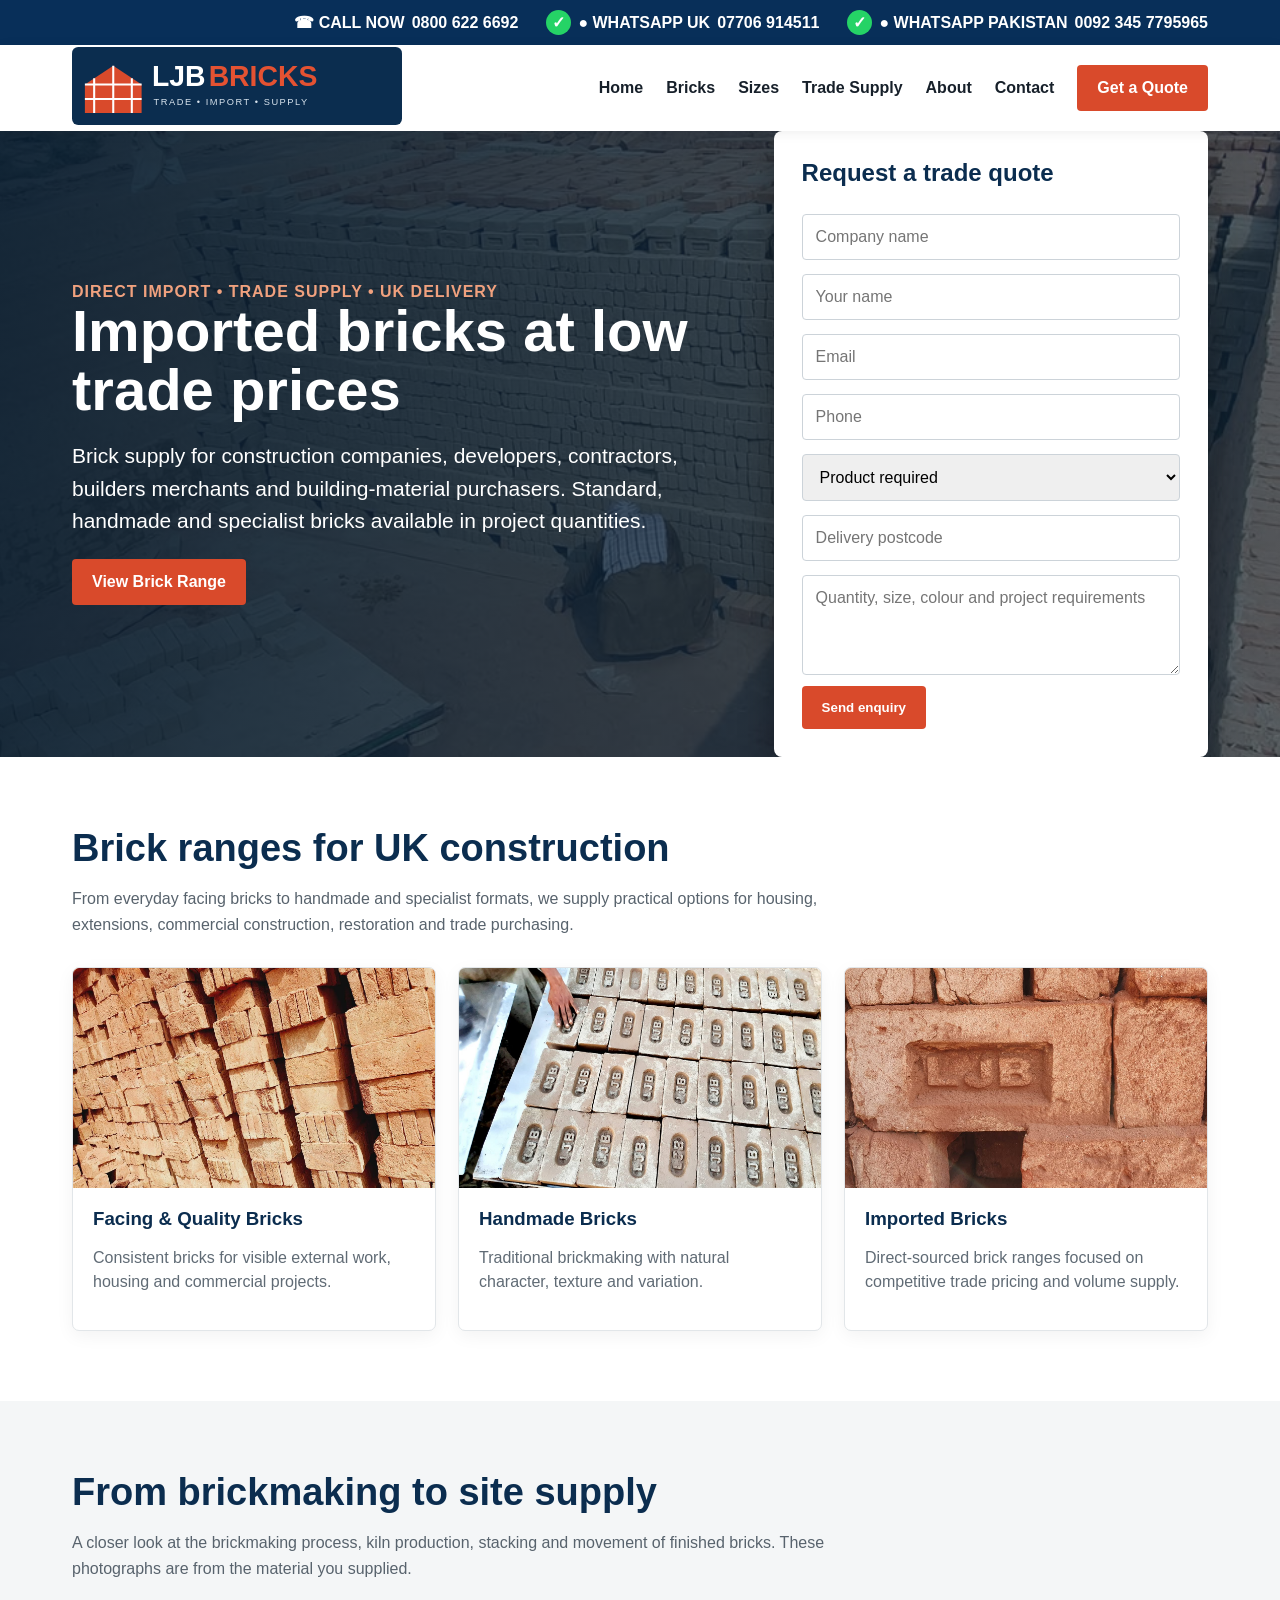
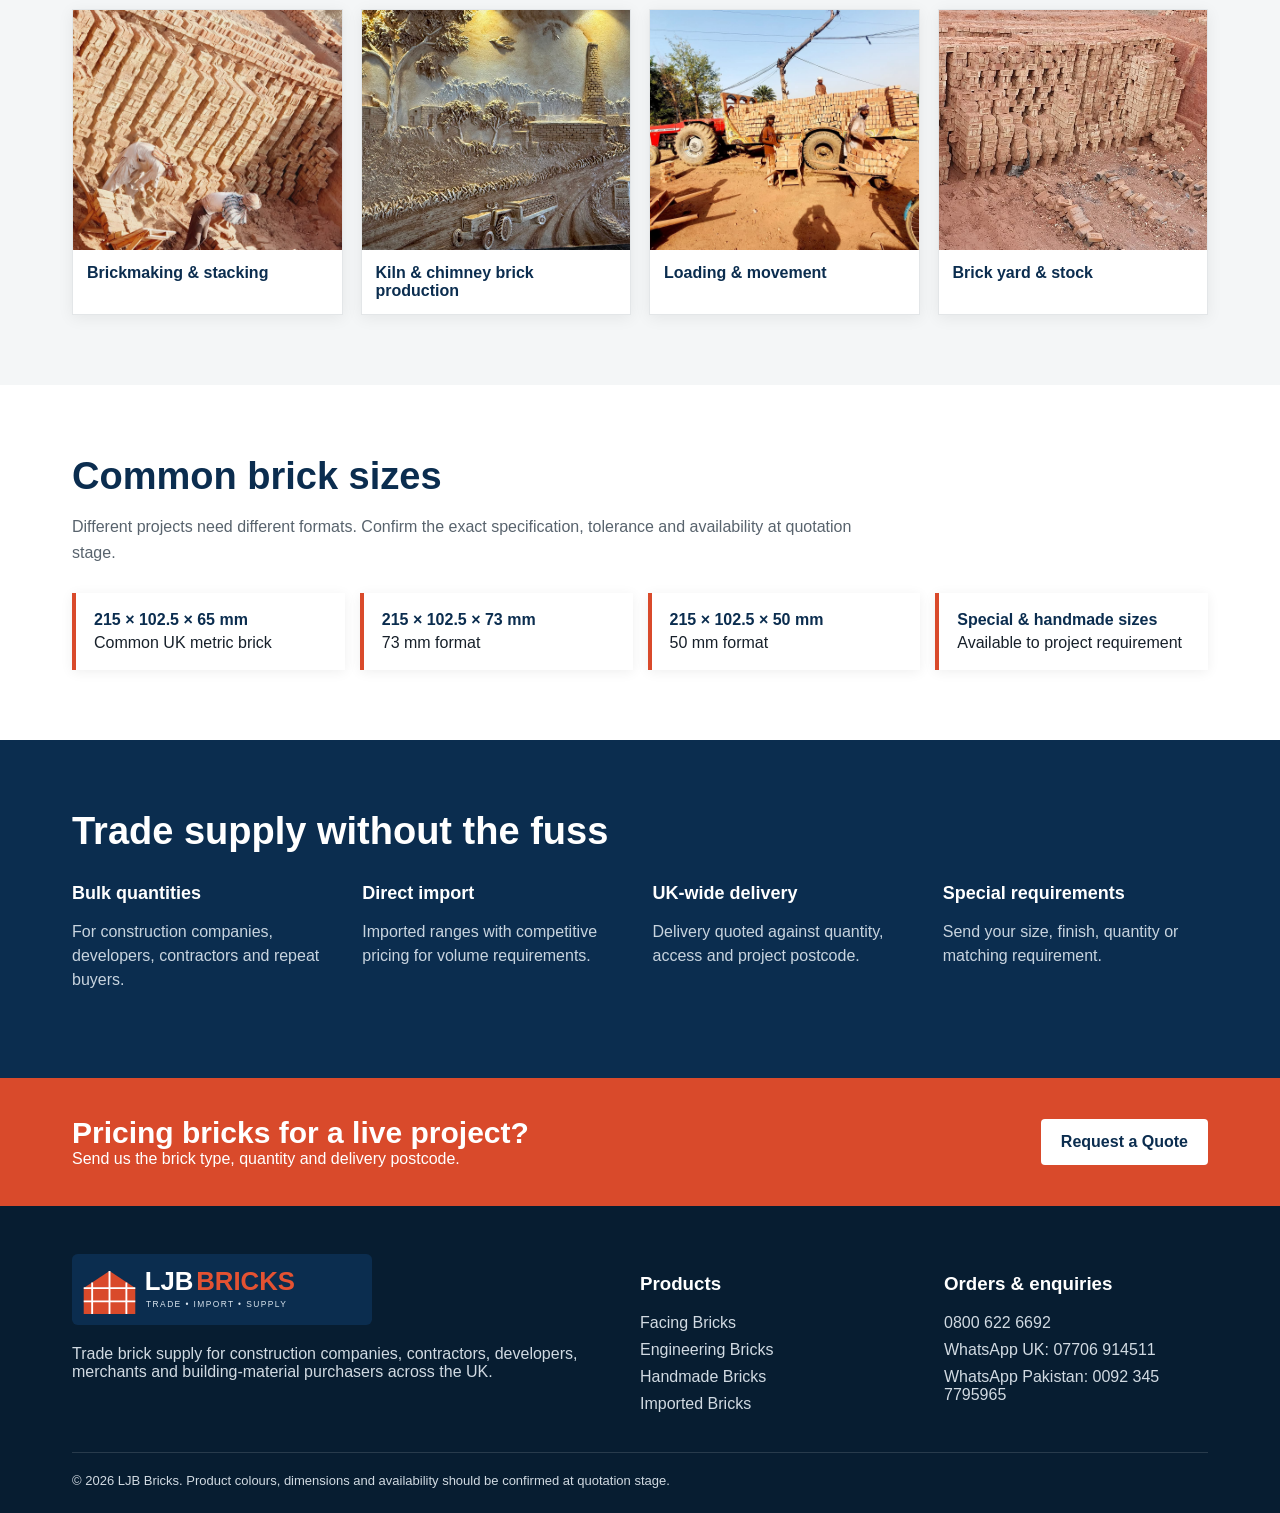
==== index.html @ 7205cc43 "Add files via upload" ====
<!doctype html><html lang="en"><head><meta charset="utf-8"><meta name="viewport" content="width=device-width,initial-scale=1"><title>LJB Bricks | Imported Bricks & Trade Brick Supply UK</title><meta name="description" content="LJB Bricks supplies imported, handmade, facing and specialist bricks to construction companies, contractors and trade buyers across the UK."><link rel="icon" href="favicon.svg"><link rel="stylesheet" href="style.css"></head><body>
<div class="top"><div class="wrap contactbar"><a href="tel:08006226692">☎ CALL NOW <strong>0800 622 6692</strong></a><a class="wa" href="https://wa.me/447706914511" target="_blank">● WHATSAPP UK <strong>07706 914511</strong></a><a class="wa" href="https://wa.me/923457795965" target="_blank">● WHATSAPP PAKISTAN <strong>0092 345 7795965</strong></a></div></div>
<div class="nav"><div class="wrap"><a href="/"><img class="logo" src="images/logo.svg" alt="LJB Bricks"></a><div class="links"><a href="/">Home</a><a href="bricks">Bricks</a><a href="sizes">Sizes</a><a href="trade">Trade Supply</a><a href="about">About</a><a href="contact">Contact</a><a class="btn" href="contact">Get a Quote</a></div><div class="mobile"><a class="btn" href="contact">Quote</a></div></div></div>
<section class="hero slideshow"><div class="hero-slide active" style="background-image:linear-gradient(100deg,#071d31ee,#102c42a8),url('images/brick-works.jpg')"></div><div class="hero-slide" style="background-image:linear-gradient(100deg,#071d31e8,#102c4288),url('images/quality-bricks.jpg')"></div><div class="hero-slide" style="background-image:linear-gradient(100deg,#071d31e8,#102c4288),url('images/brick-kiln-chimney.jpg')"></div><div class="wrap grid hero-content"><div><div class="tag">DIRECT IMPORT • TRADE SUPPLY • UK DELIVERY</div><h1>Imported bricks at low trade prices</h1><p>Brick supply for construction companies, developers, contractors, builders merchants and building-material purchasers. Standard, handmade and specialist bricks available in project quantities.</p><a class="btn" href="bricks">View Brick Range</a></div><form class="quote"><h2>Request a trade quote</h2><input required placeholder="Company name"><input required placeholder="Your name"><input type="email" required placeholder="Email"><input required placeholder="Phone"><select><option>Product required</option><option>Facing bricks</option><option>Engineering bricks</option><option>Handmade bricks</option><option>Imported bricks</option><option>Chimney / special bricks</option></select><input placeholder="Delivery postcode"><textarea placeholder="Quantity, size, colour and project requirements"></textarea><button class="btn">Send enquiry</button><div class="notice"></div></form></div></section>
<section class="section"><div class="wrap"><h2>Brick ranges for UK construction</h2><p class="lead">From everyday facing bricks to handmade and specialist formats, we supply practical options for housing, extensions, commercial construction, restoration and trade purchasing.</p><div class="cards"><div class="card photo"><img src="images/quality-bricks.jpg" alt="Good quality bricks stacked ready for supply"><div class="pad"><h3>Facing & Quality Bricks</h3><p>Consistent bricks for visible external work, housing and commercial projects.</p></div></div><div class="card photo"><img src="images/fresh-bricks.jpg" alt="Freshly made bricks"><div class="pad"><h3>Handmade Bricks</h3><p>Traditional brickmaking with natural character, texture and variation.</p></div></div><div class="card photo"><img src="images/ljb-bricks-stack.jpg" alt="LJB bricks"><div class="pad"><h3>Imported Bricks</h3><p>Direct-sourced brick ranges focused on competitive trade pricing and volume supply.</p></div></div></div></div></section>
<section class="section alt"><div class="wrap"><h2>From brickmaking to site supply</h2><p class="lead">A closer look at the brickmaking process, kiln production, stacking and movement of finished bricks. These photographs are from the material you supplied.</p><div class="processgrid"><figure><img src="images/brick-making.jpg" alt="Workers making and stacking bricks"><figcaption>Brickmaking & stacking</figcaption></figure><figure><img src="images/brick-kiln-chimney.jpg" alt="Brick kiln and chimney production"><figcaption>Kiln & chimney brick production</figcaption></figure><figure><img src="images/brick-loading.jpg" alt="Bricks being loaded for transport"><figcaption>Loading & movement</figcaption></figure><figure><img src="images/brick-yard.jpg" alt="Brick yard with stacked bricks"><figcaption>Brick yard & stock</figcaption></figure></div></div></section>
<section class="section"><div class="wrap"><h2>Common brick sizes</h2><p class="lead">Different projects need different formats. Confirm the exact specification, tolerance and availability at quotation stage.</p><div class="sizes"><div class="size"><b>215 × 102.5 × 65 mm</b>Common UK metric brick</div><div class="size"><b>215 × 102.5 × 73 mm</b>73 mm format</div><div class="size"><b>215 × 102.5 × 50 mm</b>50 mm format</div><div class="size"><b>Special & handmade sizes</b>Available to project requirement</div></div></div></section>
<section class="section trade"><div class="wrap"><h2>Trade supply without the fuss</h2><div class="features"><div class="feature"><strong>Bulk quantities</strong><p>For construction companies, developers, contractors and repeat buyers.</p></div><div class="feature"><strong>Direct import</strong><p>Imported ranges with competitive pricing for volume requirements.</p></div><div class="feature"><strong>UK-wide delivery</strong><p>Delivery quoted against quantity, access and project postcode.</p></div><div class="feature"><strong>Special requirements</strong><p>Send your size, finish, quantity or matching requirement.</p></div></div></div></section>
<div class="cta"><div class="wrap"><div><h2>Pricing bricks for a live project?</h2><div>Send us the brick type, quantity and delivery postcode.</div></div><a class="btn" href="contact">Request a Quote</a></div></div>
<footer class="footer"><div class="wrap"><div class="footergrid"><div><img src="images/logo.svg" alt="LJB Bricks" style="width:300px;max-width:100%"><p>Trade brick supply for construction companies, contractors, developers, merchants and building-material purchasers across the UK.</p></div><div><h3>Products</h3><a href="bricks">Facing Bricks</a><a href="bricks">Engineering Bricks</a><a href="bricks">Handmade Bricks</a><a href="bricks">Imported Bricks</a></div><div><h3>Orders & enquiries</h3><a href="tel:08006226692">0800 622 6692</a><a href="https://wa.me/447706914511">WhatsApp UK: 07706 914511</a><a href="https://wa.me/923457795965">WhatsApp Pakistan: 0092 345 7795965</a></div></div><div class="small">© 2026 LJB Bricks. Product colours, dimensions and availability should be confirmed at quotation stage.</div></div></footer><script src="script.js"></script></body></html>
---- style.css ----
*{box-sizing:border-box}html{scroll-behavior:smooth}body{margin:0;font-family:Arial,Helvetica,sans-serif;color:#17202a;background:#fff}a{text-decoration:none;color:inherit}.wrap{max-width:1180px;margin:auto;padding:0 22px}.top{background:#082f59;color:#fff}.top .wrap{display:flex;justify-content:flex-end;gap:28px;padding:10px 22px;font-weight:700}.top a{color:#fff}.nav{background:#fff;position:sticky;top:0;z-index:10;box-shadow:0 2px 12px #0001}.nav .wrap{display:flex;align-items:center;justify-content:space-between;min-height:86px}.logo{width:330px;max-width:45vw}.links{display:flex;gap:23px;align-items:center;font-weight:700}.links a:hover{color:#d94a2b}.btn{display:inline-block;background:#d94a2b;color:#fff;padding:14px 20px;border-radius:4px;font-weight:800;border:0;cursor:pointer}.hero{background:linear-gradient(100deg,#071d31ee,#102c42b8),url('images/hero-bricks.jpg') center/cover;min-height:560px;color:#fff;display:flex;align-items:center}.hero .grid{display:grid;grid-template-columns:1.2fr .8fr;gap:50px;align-items:center}.hero h1{font-size:58px;line-height:1.02;margin:0 0 18px}.hero p{font-size:21px;line-height:1.55;max-width:700px}.tag{color:#f0a17e;font-weight:800;letter-spacing:1px}.quote{background:#fff;color:#17202a;padding:28px;border-radius:8px;box-shadow:0 12px 35px #0005}.quote h2{margin-top:0;color:#0b2d4f}.quote input,.quote textarea,.quote select{width:100%;padding:13px;margin:7px 0;border:1px solid #ccd3d9;border-radius:4px;font:inherit}.quote textarea{min-height:100px}.section{padding:70px 0}.section h2{font-size:38px;color:#0b2d4f;margin:0 0 10px}.lead{color:#58636d;max-width:800px;line-height:1.6}.cards{display:grid;grid-template-columns:repeat(3,1fr);gap:22px;margin-top:30px}.card{border:1px solid #e2e6e9;border-radius:7px;overflow:hidden;background:#fff;box-shadow:0 5px 18px #0000000d}.brickpic{height:170px;background:linear-gradient(25deg,#8c321e,#dc704c 45%,#9f3e28);position:relative}.brickpic:after{content:'';position:absolute;inset:0;background:repeating-linear-gradient(0deg,transparent 0 52px,#e6c0a4 53px 58px),repeating-linear-gradient(90deg,transparent 0 110px,#e6c0a4 111px 117px);opacity:.75}.card .pad{padding:20px}.card h3{color:#0b2d4f;margin:0 0 8px}.card p{color:#606b75;line-height:1.5}.alt{background:#f4f6f7}.sizes{display:grid;grid-template-columns:repeat(4,1fr);gap:15px;margin-top:28px}.size{background:#fff;border-left:4px solid #d94a2b;padding:18px;box-shadow:0 2px 12px #0001}.size b{display:block;color:#0b2d4f;margin-bottom:5px}.trade{background:#0b2d4f;color:#fff}.trade h2{color:#fff}.features{display:grid;grid-template-columns:repeat(4,1fr);gap:25px;margin-top:30px}.feature strong{display:block;font-size:18px;margin-bottom:8px}.feature p{color:#c8d4df;line-height:1.5}.cta{background:#d94a2b;color:#fff;padding:38px 0}.cta .wrap{display:flex;justify-content:space-between;align-items:center;gap:25px}.cta h2{margin:0;font-size:30px}.cta .btn{background:#fff;color:#0b2d4f}.footer{background:#071d31;color:#d1dae2;padding:48px 0 25px}.footergrid{display:grid;grid-template-columns:2fr 1fr 1fr;gap:40px}.footer h3{color:#fff}.footer a{display:block;margin:9px 0}.small{border-top:1px solid #ffffff22;margin-top:30px;padding-top:20px;font-size:13px}.contactgrid{display:grid;grid-template-columns:1fr 1fr;gap:40px}.notice{padding:13px;background:#eaf4ec;color:#236132;display:none;margin-top:10px}.mobile{display:none}@media(max-width:850px){.links{display:none}.mobile{display:block}.hero .grid,.contactgrid{grid-template-columns:1fr}.hero h1{font-size:43px}.cards{grid-template-columns:1fr 1fr}.sizes,.features{grid-template-columns:1fr 1fr}.top .wrap{justify-content:center;flex-wrap:wrap}.logo{max-width:70vw}.cta .wrap{display:block}.cta .btn{margin-top:18px}}@media(max-width:520px){.cards,.sizes,.features{grid-template-columns:1fr}.hero h1{font-size:36px}.section{padding:48px 0}.top .wrap{font-size:13px;gap:8px}.nav .wrap{min-height:72px}}.contactbar{align-items:center}.contactbar a{display:flex;gap:7px;align-items:center}.contactbar .wa:before{content:'✓';display:inline-grid;place-items:center;width:25px;height:25px;border-radius:50%;background:#25D366;color:#fff;font-weight:900}.slideshow{position:relative;background:none;overflow:hidden}.hero-slide{position:absolute;inset:0;background-position:center;background-size:cover;opacity:0;transition:opacity 1s ease;transform:scale(1.01)}.hero-slide.active{opacity:1}.hero-content{position:relative;z-index:2;width:100%}.card.photo .brickpic{display:none}.card.photo img{display:block;width:100%;height:220px;object-fit:cover}.processgrid{display:grid;grid-template-columns:repeat(4,1fr);gap:18px;margin-top:28px}.processgrid figure{margin:0;background:#fff;box-shadow:0 3px 15px #0001;border:1px solid #e3e6e8}.processgrid img{width:100%;height:240px;object-fit:cover;display:block}.processgrid figcaption{padding:14px;font-weight:800;color:#0b2d4f}.hero{min-height:610px}@media(max-width:900px){.processgrid{grid-template-columns:1fr 1fr}.contactbar{justify-content:center!important}.contactbar a{font-size:12px}}@media(max-width:520px){.processgrid{grid-template-columns:1fr}.processgrid img{height:220px}.contactbar a{width:100%;justify-content:center}}
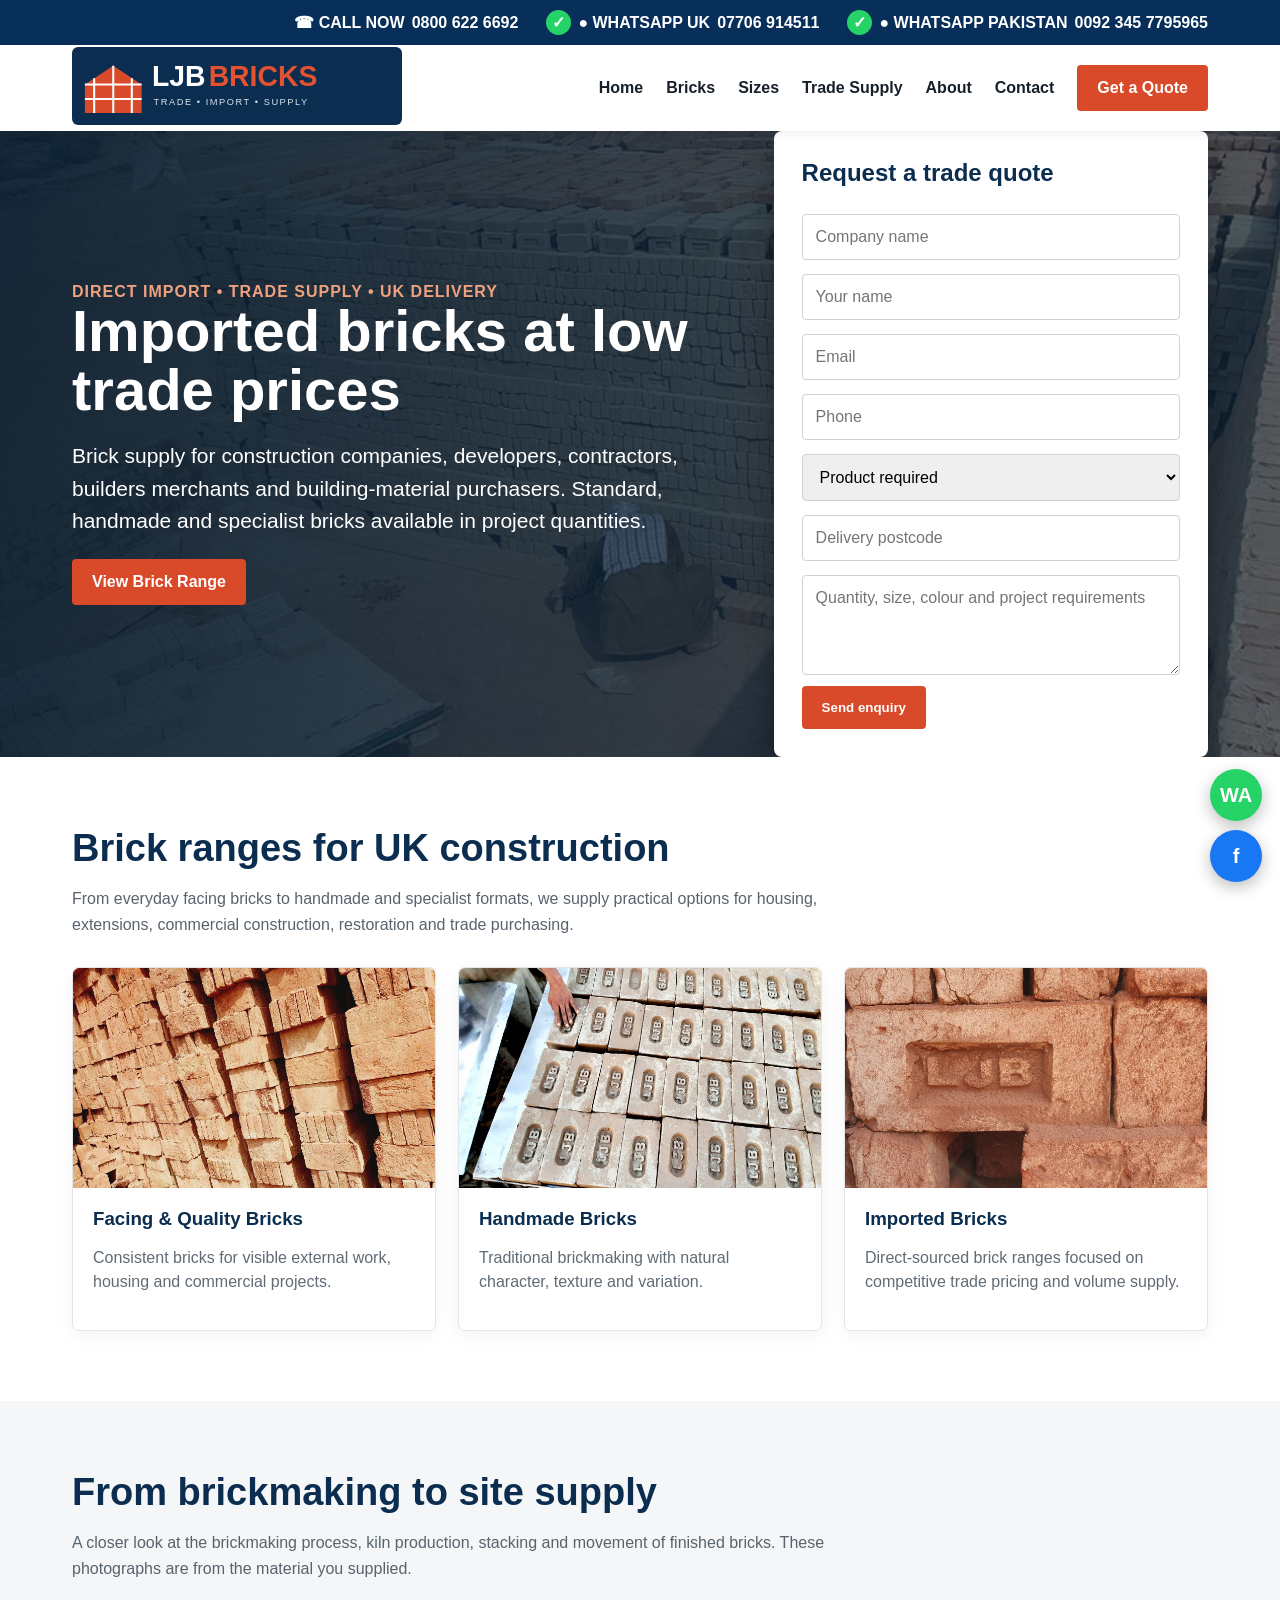
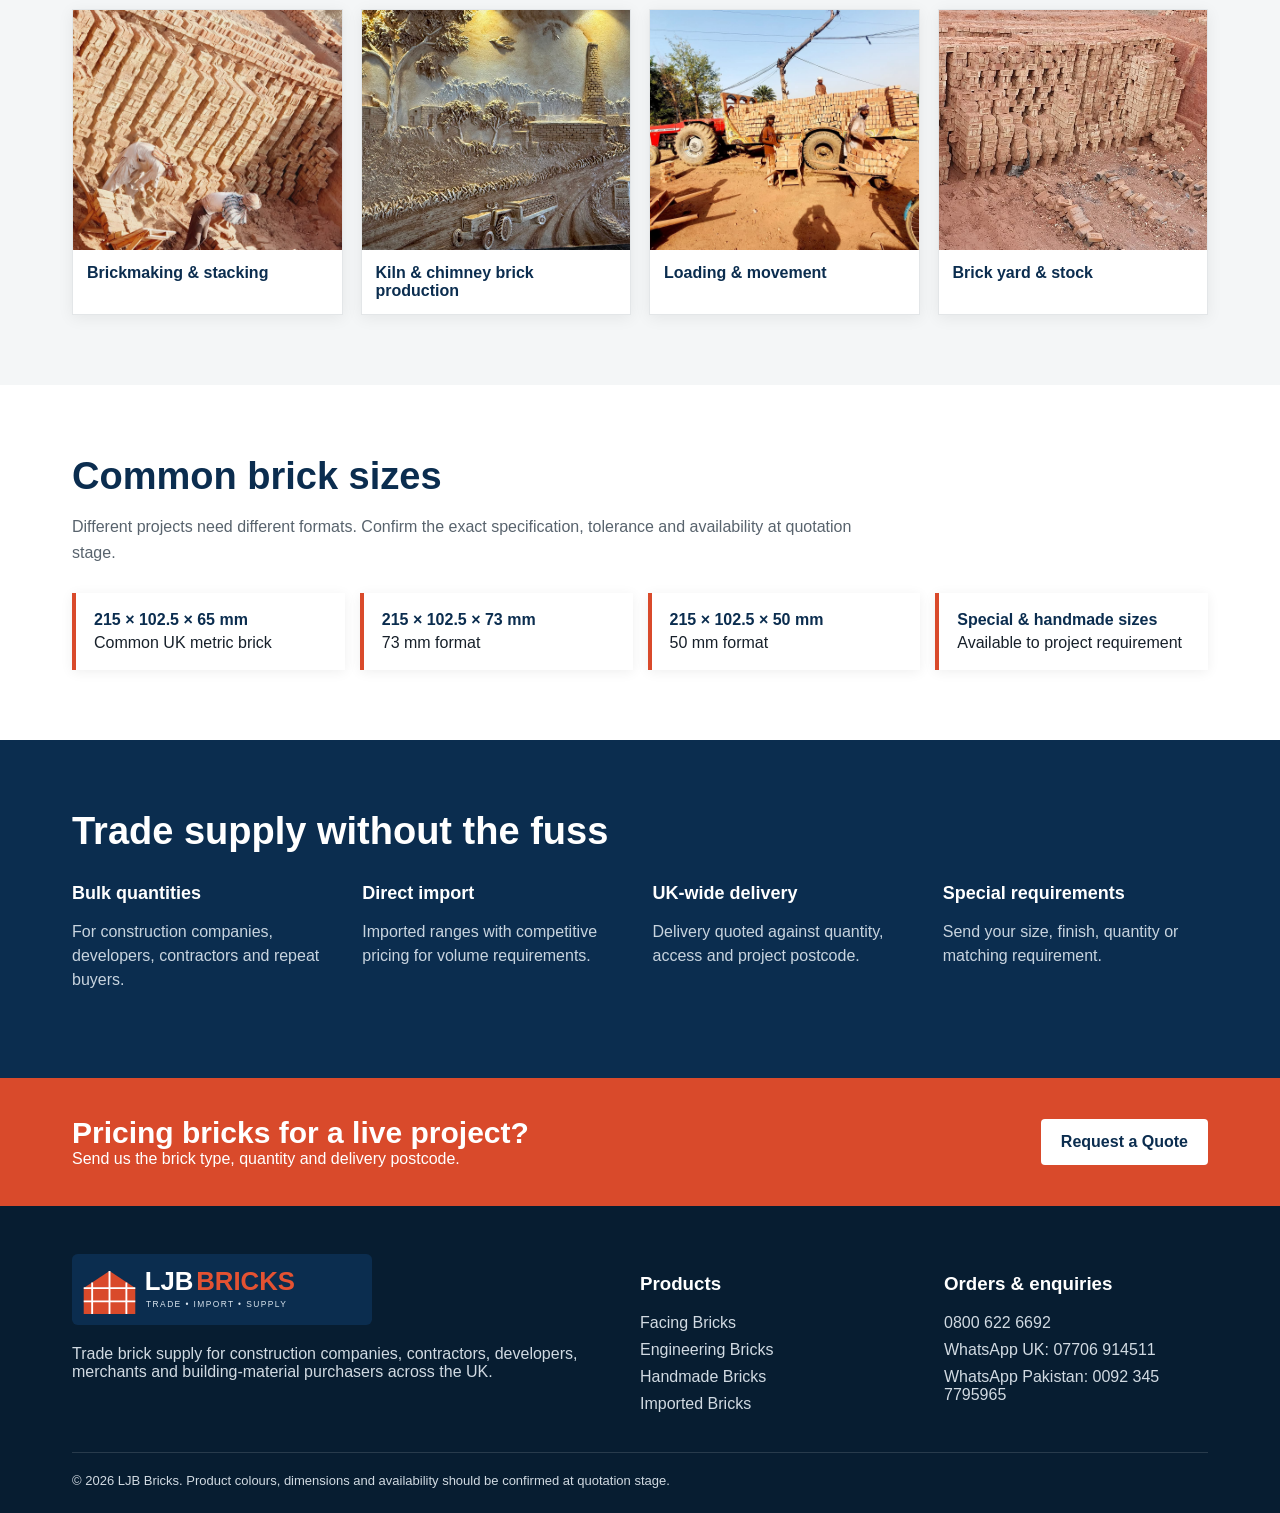
==== commit 9dbba93f: "Add files via upload" ====
--- a/index.html
+++ b/index.html
@@ -7,4 +7,4 @@
 <section class="section"><div class="wrap"><h2>Common brick sizes</h2><p class="lead">Different projects need different formats. Confirm the exact specification, tolerance and availability at quotation stage.</p><div class="sizes"><div class="size"><b>215 × 102.5 × 65 mm</b>Common UK metric brick</div><div class="size"><b>215 × 102.5 × 73 mm</b>73 mm format</div><div class="size"><b>215 × 102.5 × 50 mm</b>50 mm format</div><div class="size"><b>Special & handmade sizes</b>Available to project requirement</div></div></div></section>
 <section class="section trade"><div class="wrap"><h2>Trade supply without the fuss</h2><div class="features"><div class="feature"><strong>Bulk quantities</strong><p>For construction companies, developers, contractors and repeat buyers.</p></div><div class="feature"><strong>Direct import</strong><p>Imported ranges with competitive pricing for volume requirements.</p></div><div class="feature"><strong>UK-wide delivery</strong><p>Delivery quoted against quantity, access and project postcode.</p></div><div class="feature"><strong>Special requirements</strong><p>Send your size, finish, quantity or matching requirement.</p></div></div></div></section>
 <div class="cta"><div class="wrap"><div><h2>Pricing bricks for a live project?</h2><div>Send us the brick type, quantity and delivery postcode.</div></div><a class="btn" href="contact">Request a Quote</a></div></div>
-<footer class="footer"><div class="wrap"><div class="footergrid"><div><img src="images/logo.svg" alt="LJB Bricks" style="width:300px;max-width:100%"><p>Trade brick supply for construction companies, contractors, developers, merchants and building-material purchasers across the UK.</p></div><div><h3>Products</h3><a href="bricks">Facing Bricks</a><a href="bricks">Engineering Bricks</a><a href="bricks">Handmade Bricks</a><a href="bricks">Imported Bricks</a></div><div><h3>Orders & enquiries</h3><a href="tel:08006226692">0800 622 6692</a><a href="https://wa.me/447706914511">WhatsApp UK: 07706 914511</a><a href="https://wa.me/923457795965">WhatsApp Pakistan: 0092 345 7795965</a></div></div><div class="small">© 2026 LJB Bricks. Product colours, dimensions and availability should be confirmed at quotation stage.</div></div></footer><script src="script.js"></script></body></html>
+<footer class="footer"><div class="wrap"><div class="footergrid"><div><img src="images/logo.svg" alt="LJB Bricks" style="width:300px;max-width:100%"><p>Trade brick supply for construction companies, contractors, developers, merchants and building-material purchasers across the UK.</p></div><div><h3>Products</h3><a href="bricks">Facing Bricks</a><a href="bricks">Engineering Bricks</a><a href="bricks">Handmade Bricks</a><a href="bricks">Imported Bricks</a></div><div><h3>Orders & enquiries</h3><a href="tel:08006226692">0800 622 6692</a><a href="https://wa.me/447706914511">WhatsApp UK: 07706 914511</a><a href="https://wa.me/923457795965">WhatsApp Pakistan: 0092 345 7795965</a></div></div><div class="small">© 2026 LJB Bricks. Product colours, dimensions and availability should be confirmed at quotation stage.</div></div></footer><div class="float-social"><a class="float-wa" href="https://wa.me/447706914511" target="_blank" aria-label="WhatsApp LJB Bricks">WA</a><a class="float-fb" href="https://www.facebook.com/" target="_blank" aria-label="Facebook">f</a></div><script src="script.js"></script></body></html>
--- a/style.css
+++ b/style.css
@@ -1 +1,2 @@
 *{box-sizing:border-box}html{scroll-behavior:smooth}body{margin:0;font-family:Arial,Helvetica,sans-serif;color:#17202a;background:#fff}a{text-decoration:none;color:inherit}.wrap{max-width:1180px;margin:auto;padding:0 22px}.top{background:#082f59;color:#fff}.top .wrap{display:flex;justify-content:flex-end;gap:28px;padding:10px 22px;font-weight:700}.top a{color:#fff}.nav{background:#fff;position:sticky;top:0;z-index:10;box-shadow:0 2px 12px #0001}.nav .wrap{display:flex;align-items:center;justify-content:space-between;min-height:86px}.logo{width:330px;max-width:45vw}.links{display:flex;gap:23px;align-items:center;font-weight:700}.links a:hover{color:#d94a2b}.btn{display:inline-block;background:#d94a2b;color:#fff;padding:14px 20px;border-radius:4px;font-weight:800;border:0;cursor:pointer}.hero{background:linear-gradient(100deg,#071d31ee,#102c42b8),url('images/hero-bricks.jpg') center/cover;min-height:560px;color:#fff;display:flex;align-items:center}.hero .grid{display:grid;grid-template-columns:1.2fr .8fr;gap:50px;align-items:center}.hero h1{font-size:58px;line-height:1.02;margin:0 0 18px}.hero p{font-size:21px;line-height:1.55;max-width:700px}.tag{color:#f0a17e;font-weight:800;letter-spacing:1px}.quote{background:#fff;color:#17202a;padding:28px;border-radius:8px;box-shadow:0 12px 35px #0005}.quote h2{margin-top:0;color:#0b2d4f}.quote input,.quote textarea,.quote select{width:100%;padding:13px;margin:7px 0;border:1px solid #ccd3d9;border-radius:4px;font:inherit}.quote textarea{min-height:100px}.section{padding:70px 0}.section h2{font-size:38px;color:#0b2d4f;margin:0 0 10px}.lead{color:#58636d;max-width:800px;line-height:1.6}.cards{display:grid;grid-template-columns:repeat(3,1fr);gap:22px;margin-top:30px}.card{border:1px solid #e2e6e9;border-radius:7px;overflow:hidden;background:#fff;box-shadow:0 5px 18px #0000000d}.brickpic{height:170px;background:linear-gradient(25deg,#8c321e,#dc704c 45%,#9f3e28);position:relative}.brickpic:after{content:'';position:absolute;inset:0;background:repeating-linear-gradient(0deg,transparent 0 52px,#e6c0a4 53px 58px),repeating-linear-gradient(90deg,transparent 0 110px,#e6c0a4 111px 117px);opacity:.75}.card .pad{padding:20px}.card h3{color:#0b2d4f;margin:0 0 8px}.card p{color:#606b75;line-height:1.5}.alt{background:#f4f6f7}.sizes{display:grid;grid-template-columns:repeat(4,1fr);gap:15px;margin-top:28px}.size{background:#fff;border-left:4px solid #d94a2b;padding:18px;box-shadow:0 2px 12px #0001}.size b{display:block;color:#0b2d4f;margin-bottom:5px}.trade{background:#0b2d4f;color:#fff}.trade h2{color:#fff}.features{display:grid;grid-template-columns:repeat(4,1fr);gap:25px;margin-top:30px}.feature strong{display:block;font-size:18px;margin-bottom:8px}.feature p{color:#c8d4df;line-height:1.5}.cta{background:#d94a2b;color:#fff;padding:38px 0}.cta .wrap{display:flex;justify-content:space-between;align-items:center;gap:25px}.cta h2{margin:0;font-size:30px}.cta .btn{background:#fff;color:#0b2d4f}.footer{background:#071d31;color:#d1dae2;padding:48px 0 25px}.footergrid{display:grid;grid-template-columns:2fr 1fr 1fr;gap:40px}.footer h3{color:#fff}.footer a{display:block;margin:9px 0}.small{border-top:1px solid #ffffff22;margin-top:30px;padding-top:20px;font-size:13px}.contactgrid{display:grid;grid-template-columns:1fr 1fr;gap:40px}.notice{padding:13px;background:#eaf4ec;color:#236132;display:none;margin-top:10px}.mobile{display:none}@media(max-width:850px){.links{display:none}.mobile{display:block}.hero .grid,.contactgrid{grid-template-columns:1fr}.hero h1{font-size:43px}.cards{grid-template-columns:1fr 1fr}.sizes,.features{grid-template-columns:1fr 1fr}.top .wrap{justify-content:center;flex-wrap:wrap}.logo{max-width:70vw}.cta .wrap{display:block}.cta .btn{margin-top:18px}}@media(max-width:520px){.cards,.sizes,.features{grid-template-columns:1fr}.hero h1{font-size:36px}.section{padding:48px 0}.top .wrap{font-size:13px;gap:8px}.nav .wrap{min-height:72px}}.contactbar{align-items:center}.contactbar a{display:flex;gap:7px;align-items:center}.contactbar .wa:before{content:'✓';display:inline-grid;place-items:center;width:25px;height:25px;border-radius:50%;background:#25D366;color:#fff;font-weight:900}.slideshow{position:relative;background:none;overflow:hidden}.hero-slide{position:absolute;inset:0;background-position:center;background-size:cover;opacity:0;transition:opacity 1s ease;transform:scale(1.01)}.hero-slide.active{opacity:1}.hero-content{position:relative;z-index:2;width:100%}.card.photo .brickpic{display:none}.card.photo img{display:block;width:100%;height:220px;object-fit:cover}.processgrid{display:grid;grid-template-columns:repeat(4,1fr);gap:18px;margin-top:28px}.processgrid figure{margin:0;background:#fff;box-shadow:0 3px 15px #0001;border:1px solid #e3e6e8}.processgrid img{width:100%;height:240px;object-fit:cover;display:block}.processgrid figcaption{padding:14px;font-weight:800;color:#0b2d4f}.hero{min-height:610px}@media(max-width:900px){.processgrid{grid-template-columns:1fr 1fr}.contactbar{justify-content:center!important}.contactbar a{font-size:12px}}@media(max-width:520px){.processgrid{grid-template-columns:1fr}.processgrid img{height:220px}.contactbar a{width:100%;justify-content:center}}
+.pagehead{background:linear-gradient(110deg,#071d31,#123e66);color:#fff;padding:72px 0}.pagehead h1{font-size:48px;margin:8px 0 12px}.pagehead p{max-width:760px;font-size:18px;line-height:1.6;color:#d8e2eb}.eyebrow{font-size:13px;font-weight:900;letter-spacing:1.8px;color:#d94a2b}.eyebrow.light{color:#f5a68d}.selector-layout{display:grid;grid-template-columns:280px 1fr;gap:32px;align-items:start}.filters{position:sticky;top:110px;border:1px solid #e0e5e9;padding:22px;background:#f8f9fa}.filters h2{font-size:22px;margin:0 0 18px}.filters label{display:block;font-weight:800;font-size:13px;margin:0 0 15px}.filters select{width:100%;margin-top:7px;padding:11px;border:1px solid #ccd4da;background:#fff;font:inherit}.full{width:100%}.filter-note{margin-top:18px;padding:15px;background:#fff;border-left:3px solid #d94a2b;font-size:13px;line-height:1.5}.resultsbar{display:flex;justify-content:space-between;gap:15px;border-bottom:1px solid #e1e5e8;padding:0 0 14px;margin-bottom:20px;color:#59636d}.productgrid{display:grid;grid-template-columns:repeat(3,1fr);gap:20px}.product{border:1px solid #e1e5e8;background:#fff;transition:.2s;min-width:0}.product:hover{transform:translateY(-3px);box-shadow:0 10px 28px #0002}.product img{display:block;width:100%;height:190px;object-fit:cover;background:#eee}.productbody{padding:17px}.product h3{font-size:19px;color:#0b2d4f;margin:9px 0 14px}.pill{font-size:11px;font-weight:900;text-transform:uppercase;background:#eef3f6;padding:5px 8px}.product dl{margin:0 0 15px;font-size:13px}.product dl div{display:flex;justify-content:space-between;gap:12px;border-top:1px solid #edf0f2;padding:7px 0}.product dt{color:#6c747b}.product dd{margin:0;text-align:right;font-weight:700}.textlink{font-weight:900;color:#c83d22}.noresults{padding:30px;background:#f5f6f7;border-left:4px solid #d94a2b}.twocol{display:flex;align-items:center;justify-content:space-between;gap:45px}.twocol p{max-width:760px;color:#d5e0e8;line-height:1.65}.lightbtn{background:#fff;color:#0b2d4f;white-space:nowrap}.float-social{position:fixed;right:18px;bottom:18px;z-index:30;display:grid;gap:9px}.float-social a{width:52px;height:52px;border-radius:50%;display:grid;place-items:center;color:#fff;font-weight:900;box-shadow:0 5px 16px #0004;font-size:20px}.float-wa{background:#25D366}.float-fb{background:#1877F2}.links .active{color:#d94a2b}.home-products{display:grid;grid-template-columns:repeat(4,1fr);gap:18px}.home-product{position:relative;min-height:290px;overflow:hidden;background:#17202a}.home-product img{width:100%;height:100%;position:absolute;inset:0;object-fit:cover;opacity:.82;transition:.3s}.home-product:hover img{transform:scale(1.04)}.home-product div{position:absolute;left:0;right:0;bottom:0;padding:50px 18px 18px;background:linear-gradient(transparent,#061b2dde);color:#fff}.home-product h3{margin:0 0 5px;color:#fff}.home-product p{margin:0;font-size:13px;color:#e5edf3}@media(max-width:980px){.selector-layout{grid-template-columns:1fr}.filters{position:static;display:grid;grid-template-columns:1fr 1fr;gap:10px 16px}.filters h2,.filter-note{grid-column:1/-1}.productgrid{grid-template-columns:1fr 1fr}.home-products{grid-template-columns:1fr 1fr}}@media(max-width:600px){.pagehead h1{font-size:36px}.filters,.productgrid,.home-products{grid-template-columns:1fr}.twocol{display:block}.product img{height:220px}.resultsbar{display:block}.resultsbar span{display:block;margin-top:5px}}
